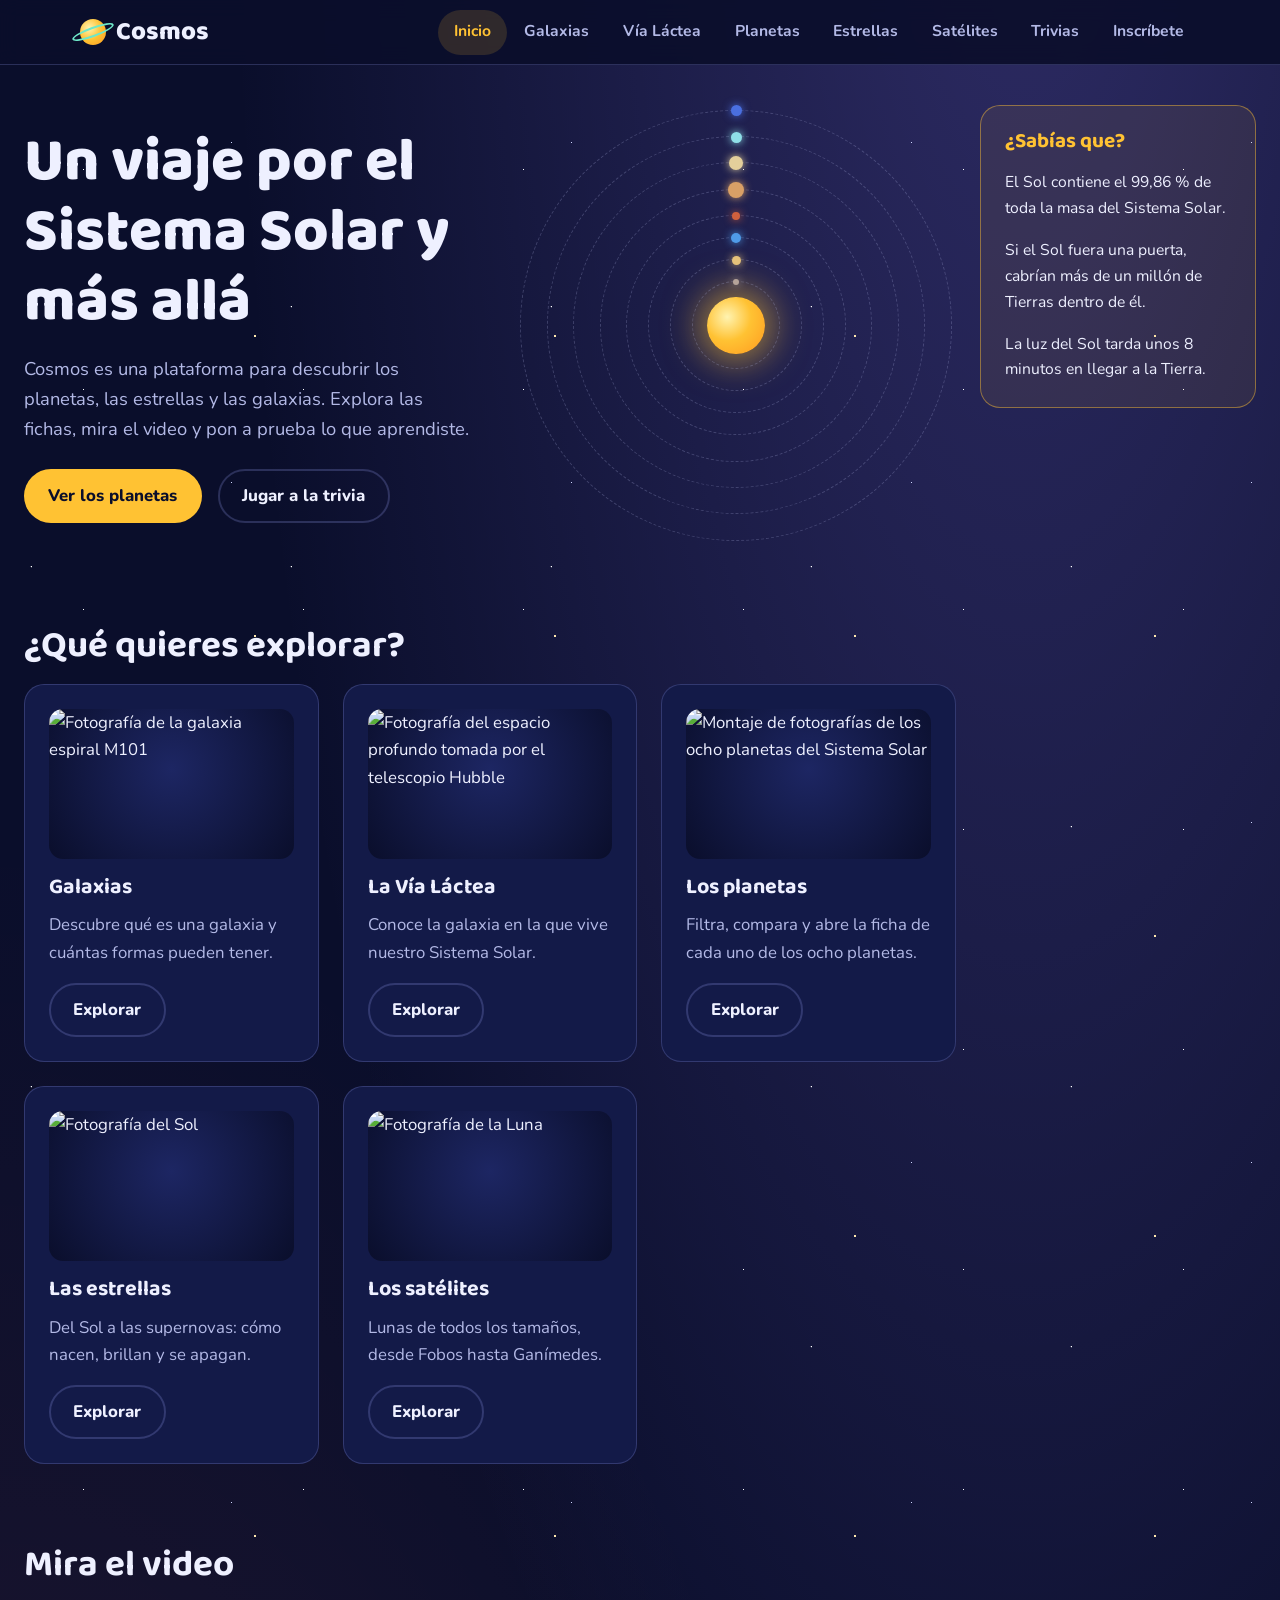
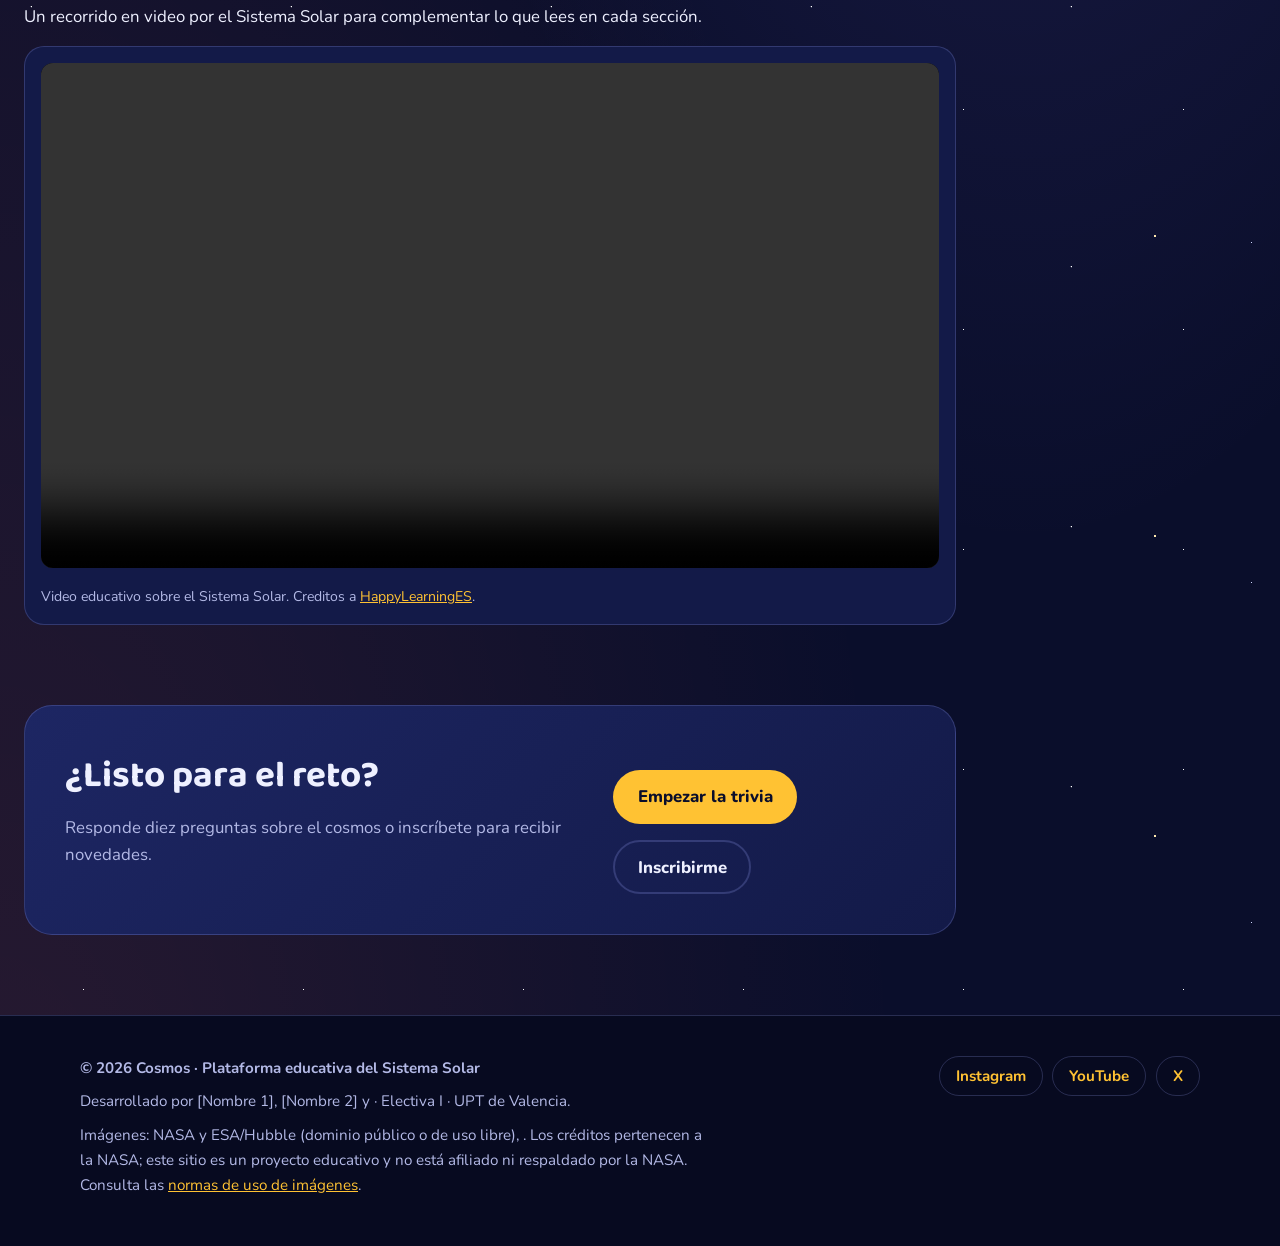
==== index.html @ 3a9d3b3f "Add files via upload" ====
<!DOCTYPE html>
<html lang="es">
<head>
  <meta charset="UTF-8">
  <meta name="viewport" content="width=device-width, initial-scale=1.0">
  <meta name="description" content="Cosmos: plataforma educativa interactiva sobre el Sistema Solar, los planetas, las estrellas y las galaxias.">
  <title>Inicio | Cosmos</title>
  <link rel="icon" href="data:image/svg+xml,%3Csvg xmlns='http://www.w3.org/2000/svg' viewBox='0 0 100 100'%3E%3Ctext y='.9em' font-size='90'%3E🪐%3C/text%3E%3C/svg%3E">

  <!-- Fuentes de Google Fonts -->
  <link rel="preconnect" href="https://fonts.googleapis.com">
  <link rel="preconnect" href="https://fonts.gstatic.com" crossorigin>
  <link href="https://fonts.googleapis.com/css2?family=Baloo+2:wght@500;700;800&family=Nunito:wght@400;600;700;800&display=swap" rel="stylesheet">

  <!-- Estilos propios -->
  <link rel="stylesheet" href="css/style.css">
</head>
<body>
  <a class="saltar" href="#contenido">Saltar al contenido</a>

  <div class="pagina con-lateral">
    <header class="encabezado">
      <nav class="barra-nav" aria-label="Navegación principal">
        <a class="marca" href="index.html"><span class="marca-icono" aria-hidden="true"></span>Cosmos</a>
        <button class="menu-boton" id="menu-boton" type="button" aria-expanded="false" aria-controls="menu-principal">Menú</button>
        <ul class="menu" id="menu-principal">
          <li><a href="index.html" aria-current="page">Inicio</a></li>
          <li><a href="galaxia.html">Galaxias</a></li>
          <li><a href="vialactea.html">Vía Láctea</a></li>
          <li><a href="planetas.html">Planetas</a></li>
          <li><a href="estrellas.html">Estrellas</a></li>
          <li><a href="satelites.html">Satélites</a></li>
          <li><a href="trivias.html">Trivias</a></li>
          <li><a href="inscribete.html">Inscríbete</a></li>
        </ul>
      </nav>
    </header>

    <main id="contenido">
      <section class="hero contenedor" aria-labelledby="titulo-hero">
        <div>
          <h1 id="titulo-hero">Un viaje por el Sistema Solar y más allá</h1>
          <p>Cosmos es una plataforma para descubrir los planetas, las estrellas y las galaxias. Explora las fichas, mira el video y pon a prueba lo que aprendiste.</p>
          <div class="acciones">
            <a class="boton boton-primario" href="planetas.html">Ver los planetas</a>
            <a class="boton boton-secundario" href="trivias.html">Jugar a la trivia</a>
          </div>
        </div>
        <div class="orrery" role="img" aria-label="Animación del Sol con los ocho planetas girando en sus órbitas">
          <span class="sol"></span>
          <span class="orbita" style="--r: calc(var(--u) * 0.1); --d: 6px; --c: #b5a49a; --t: 6s;"></span>
          <span class="orbita" style="--r: calc(var(--u) * 0.15); --d: 9px; --c: #e6c27a; --t: 9s;"></span>
          <span class="orbita" style="--r: calc(var(--u) * 0.2); --d: 10px; --c: #4f9be8; --t: 12s;"></span>
          <span class="orbita" style="--r: calc(var(--u) * 0.25); --d: 8px; --c: #d1603d; --t: 16s;"></span>
          <span class="orbita" style="--r: calc(var(--u) * 0.31); --d: 16px; --c: #d9a066; --t: 26s;"></span>
          <span class="orbita" style="--r: calc(var(--u) * 0.37); --d: 14px; --c: #e3cf9b; --t: 36s;"></span>
          <span class="orbita" style="--r: calc(var(--u) * 0.43); --d: 11px; --c: #8fe0e8; --t: 48s;"></span>
          <span class="orbita" style="--r: calc(var(--u) * 0.49); --d: 11px; --c: #4a6fe0; --t: 60s;"></span>
        </div>
      </section>

      <section class="seccion contenedor" aria-labelledby="titulo-explorar">
        <h2 id="titulo-explorar">¿Qué quieres explorar?</h2>
        <div class="rejilla-tarjetas">
        <article class="tarjeta">
          <div class="tarjeta-imagen"><img src="https://commons.wikimedia.org/wiki/Special:FilePath/M101_hires_STScI-PRC2006-10a.jpg?width=600" alt="Fotografía de la galaxia espiral M101" loading="lazy"></div>
          <h3>Galaxias</h3>
          <p>Descubre qué es una galaxia y cuántas formas pueden tener.</p>
          <a class="boton boton-secundario" href="galaxia.html">Explorar</a>
        </article>
        <article class="tarjeta">
          <div class="tarjeta-imagen"><img src="https://commons.wikimedia.org/wiki/Special:FilePath/Hubble_ultra_deep_field.jpg?width=600" alt="Fotografía del espacio profundo tomada por el telescopio Hubble" loading="lazy"></div>
          <h3>La Vía Láctea</h3>
          <p>Conoce la galaxia en la que vive nuestro Sistema Solar.</p>
          <a class="boton boton-secundario" href="vialactea.html">Explorar</a>
        </article>
        <article class="tarjeta">
          <div class="tarjeta-imagen"><img src="https://commons.wikimedia.org/wiki/Special:FilePath/The_Solar_System_Montage_-_GPN-2000-000454.jpg?width=600" alt="Montaje de fotografías de los ocho planetas del Sistema Solar" loading="lazy"></div>
          <h3>Los planetas</h3>
          <p>Filtra, compara y abre la ficha de cada uno de los ocho planetas.</p>
          <a class="boton boton-secundario" href="planetas.html">Explorar</a>
        </article>
        <article class="tarjeta">
          <div class="tarjeta-imagen"><img src="https://commons.wikimedia.org/wiki/Special:FilePath/The_Sun_by_the_Atmospheric_Imaging_Assembly_of_NASA%27s_Solar_Dynamics_Observatory_-_20100819.jpg?width=600" alt="Fotografía del Sol" loading="lazy"></div>
          <h3>Las estrellas</h3>
          <p>Del Sol a las supernovas: cómo nacen, brillan y se apagan.</p>
          <a class="boton boton-secundario" href="estrellas.html">Explorar</a>
        </article>
        <article class="tarjeta">
          <div class="tarjeta-imagen"><img src="https://commons.wikimedia.org/wiki/Special:FilePath/FullMoon2010.jpg?width=600" alt="Fotografía de la Luna" loading="lazy"></div>
          <h3>Los satélites</h3>
          <p>Lunas de todos los tamaños, desde Fobos hasta Ganímedes.</p>
          <a class="boton boton-secundario" href="satelites.html">Explorar</a>
        </article>
        </div>
      </section>

      <section class="seccion contenedor" aria-labelledby="titulo-video">
        <h2 id="titulo-video">Mira el video</h2>
        <p>Un recorrido en video por el Sistema Solar para complementar lo que lees en cada sección.</p>
        <figure class="video-contenedor">
          <video controls preload="metadata">
            <source src="videos/sistema-solar.mp4" type="video/mp4">
            Tu navegador no puede reproducir este video. Puedes verlo en
            <a href="https://spaceplace.nasa.gov/menu/videos/" target="_blank" rel="noopener">la videoteca de NASA Space Place</a>.
          </video>
          <figcaption>Video educativo sobre el Sistema Solar. Creditos a 
            <a href="https://www.youtube.com/@HappyLearningES" target="_blank" rel="noopener">HappyLearningES</a>.</figcaption>
        </figure>
      </section>

      <section class="seccion contenedor" aria-label="Invitaciones">
        <div class="banda">
          <div>
            <h2>¿Listo para el reto?</h2>
            <p>Responde diez preguntas sobre el cosmos o inscríbete para recibir novedades.</p>
          </div>
          <div class="acciones">
            <a class="boton boton-primario" href="trivias.html">Empezar la trivia</a>
            <a class="boton boton-secundario" href="inscribete.html">Inscribirme</a>
          </div>
        </div>
      </section>
    </main>

    <aside class="lateral" aria-label="Datos curiosos">
      <section class="dato">
        <h2>¿Sabías que?</h2>
        <p>El Sol contiene el 99,86 % de toda la masa del Sistema Solar.</p>
        <p>Si el Sol fuera una puerta, cabrían más de un millón de Tierras dentro de él.</p>
        <p>La luz del Sol tarda unos 8 minutos en llegar a la Tierra.</p>
      </section>
    </aside>

    <footer class="pie" id="pie-pagina"></footer>
  </div>

  <script src="js/pie.js" defer></script>
  <script src="js/comun.js" defer></script>
</body>
</html>
---- css/style.css ----
/* =========================================================
   COSMOS · Plataforma educativa del Sistema Solar
   Hoja de estilos compartida por todas las páginas
   Estrategia: Mobile-First (base = móvil, @media min-width = pantallas mayores)
   ========================================================= */

/* ---------- 1. VARIABLES (Custom Properties) ---------- */
:root {
  /* Paleta galáctica */
  --noche: #0a0e2b;
  --noche-2: #131a48;
  --noche-3: #1d2663;
  --sol: #ffc233;
  --coral: #ff8f7e;
  --menta: #6ee7c8;
  --violeta: #8d7bff;
  --texto: #eef0ff;
  --texto-suave: #b3b9e6;
  --borde: rgba(160, 170, 255, 0.22);

  /* Tipografía */
  --fuente-titulo: "Baloo 2", "Trebuchet MS", sans-serif;
  --fuente-texto: "Nunito", "Segoe UI", sans-serif;

  /* Espaciados */
  --espacio-1: 0.5rem;
  --espacio-2: 1rem;
  --espacio-3: 1.5rem;
  --espacio-4: 2.5rem;
  --espacio-5: 4rem;

  /* Componentes */
  --radio-card: 20px;
  --radio-pill: 999px;
  --sombra: 0 10px 30px rgba(3, 5, 25, 0.45);
  --ancho-max: 1120px;
}

/* ---------- 2. BASE ---------- */
*,
*::before,
*::after {
  box-sizing: border-box;
}

html {
  scroll-behavior: smooth;
  scroll-padding-top: 5rem;
}

body {
  margin: 0;
  min-height: 100vh;
  font-family: var(--fuente-texto);
  font-size: 1.05rem;
  line-height: 1.65;
  color: var(--texto);
  background-color: var(--noche);
  /* Campo de estrellas + resplandores de nebulosa */
  background-image:
    radial-gradient(1.5px 1.5px at 12% 18%, #fff 50%, transparent 51%),
    radial-gradient(1px 1px at 68% 42%, #cfd6ff 50%, transparent 51%),
    radial-gradient(1.5px 1.5px at 85% 12%, #ffe9b0 50%, transparent 51%),
    radial-gradient(1px 1px at 38% 77%, #fff 50%, transparent 51%),
    radial-gradient(ellipse at 80% -10%, rgba(141, 123, 255, 0.28), transparent 55%),
    radial-gradient(ellipse at 0% 100%, rgba(255, 111, 89, 0.12), transparent 50%);
  background-size: 260px 260px, 340px 340px, 300px 300px, 220px 220px, 100% 100%, 100% 100%;
  background-repeat: repeat, repeat, repeat, repeat, no-repeat, no-repeat;
}

h1,
h2,
h3 {
  font-family: var(--fuente-titulo);
  line-height: 1.15;
  margin: 0 0 var(--espacio-2);
}

h1 { font-size: clamp(2.2rem, 6vw, 3.8rem); font-weight: 800; }
h2 { font-size: clamp(1.6rem, 3.5vw, 2.3rem); font-weight: 700; }
h3 { font-size: 1.35rem; font-weight: 700; }

p { margin: 0 0 var(--espacio-2); max-width: 70ch; }

a { color: var(--sol); }
a:hover { color: #fff; }

img { max-width: 100%; display: block; }

:focus-visible {
  outline: 3px solid var(--sol);
  outline-offset: 3px;
}

.sr-only {
  position: absolute;
  width: 1px;
  height: 1px;
  overflow: hidden;
  clip: rect(0 0 0 0);
  white-space: nowrap;
}

.saltar {
  position: absolute;
  left: 1rem;
  top: -4rem;
  background: var(--sol);
  color: var(--noche);
  padding: 0.6rem 1rem;
  border-radius: var(--radio-pill);
  font-weight: 800;
  z-index: 50;
}
.saltar:focus { top: 1rem; }

/* ---------- 3. ESTRUCTURA GENERAL CON CSS GRID (grid-template-areas) ---------- */
.pagina {
  display: grid;
  min-height: 100vh;
  grid-template-columns: minmax(0, 1fr);
  grid-template-rows: auto 1fr auto;
  grid-template-areas:
    "encabezado"
    "principal"
    "pie";
}

.pagina.con-lateral {
  grid-template-rows: auto 1fr auto auto;
  grid-template-areas:
    "encabezado"
    "principal"
    "lateral"
    "pie";
}

.encabezado { grid-area: encabezado; }
.pagina > main { grid-area: principal; }
.lateral { grid-area: lateral; }
.pie { grid-area: pie; }

.contenedor {
  width: min(var(--ancho-max), 100% - 2rem);
  margin-inline: auto;
}

.seccion { padding-block: var(--espacio-4); }

/* ---------- 4. ENCABEZADO Y NAVEGACIÓN (Flexbox) ---------- */
.encabezado {
  position: sticky;
  top: 0;
  z-index: 20;
  background: rgba(10, 14, 43, 0.9);
  backdrop-filter: blur(10px);
  border-bottom: 1px solid var(--borde);
}

.barra-nav {
  position: relative;
  display: flex;
  align-items: center;
  justify-content: space-between;
  width: min(var(--ancho-max), 100% - 2rem);
  margin-inline: auto;
  padding-block: 0.6rem;
}

.marca {
  display: flex;
  align-items: center;
  gap: 0.6rem;
  font-family: var(--fuente-titulo);
  font-weight: 800;
  font-size: 1.6rem;
  color: var(--texto);
  text-decoration: none;
}

.marca-icono {
  position: relative;
  width: 26px;
  height: 26px;
  border-radius: 50%;
  background: radial-gradient(circle at 35% 35%, #fff3b0, var(--sol) 50%, #ff9a1f);
}
.marca-icono::after {
  content: "";
  position: absolute;
  inset: 8px -9px;
  border: 2px solid var(--menta);
  border-radius: 50%;
  transform: rotate(-20deg);
}

.menu-boton {
  display: inline-flex;
  align-items: center;
  gap: 0.5rem;
  padding: 0.5rem 1rem;
  font: inherit;
  font-weight: 700;
  color: var(--texto);
  background: var(--noche-2);
  border: 1px solid var(--borde);
  border-radius: var(--radio-pill);
  cursor: pointer;
}

.menu {
  display: none;
  flex-direction: column;
  gap: 0.25rem;
  position: absolute;
  top: 100%;
  left: 0;
  right: 0;
  margin: 0.4rem 0 0;
  padding: 0.5rem;
  list-style: none;
  background: var(--noche-2);
  border: 1px solid var(--borde);
  border-radius: 16px;
  box-shadow: var(--sombra);
}
.menu.abierto { display: flex; }

.menu a {
  display: block;
  padding: 0.6rem 1rem;
  border-radius: var(--radio-pill);
  color: var(--texto-suave);
  font-weight: 700;
  font-size: 0.98rem;
  text-decoration: none;
  transition: background 0.3s ease, color 0.3s ease;
}
.menu a:hover,
.menu a[aria-current="page"] {
  background: rgba(255, 194, 51, 0.15);
  color: var(--sol);
}

/* ---------- 5. BOTONES ---------- */
.boton {
  display: inline-block;
  padding: 0.7rem 1.4rem;
  font: inherit;
  font-weight: 800;
  text-align: center;
  text-decoration: none;
  border: 2px solid transparent;
  border-radius: var(--radio-pill);
  cursor: pointer;
  transition: transform 0.3s ease, background 0.3s ease, color 0.3s ease, border-color 0.3s ease;
}
.boton:hover { transform: translateY(-2px); }

.boton-primario { background: var(--sol); color: var(--noche); }
.boton-primario:hover { background: #ffd566; color: var(--noche); }

.boton-secundario {
  background: transparent;
  color: var(--texto);
  border-color: var(--borde);
}
.boton-secundario:hover { border-color: var(--sol); color: var(--sol); }

.acciones { display: flex; flex-wrap: wrap; gap: var(--espacio-2); margin-top: var(--espacio-3); }

/* ---------- 6. HÉROE + SISTEMA SOLAR ANIMADO ---------- */
.hero {
  display: grid;
  gap: var(--espacio-4);
  align-items: center;
  padding-block: var(--espacio-4);
}

.hero p { font-size: 1.15rem; color: var(--texto-suave); }

.orrery {
  --u: min(88vw, 440px);
  position: relative;
  width: var(--u);
  height: var(--u);
  margin-inline: auto;
}

.orrery .sol {
  position: absolute;
  top: 50%;
  left: 50%;
  width: calc(var(--u) * 0.13);
  aspect-ratio: 1;
  margin: calc(var(--u) * -0.065) 0 0 calc(var(--u) * -0.065);
  border-radius: 50%;
  background: radial-gradient(circle at 35% 35%, #fff3b0, var(--sol) 45%, #ff9a1f);
  box-shadow: 0 0 calc(var(--u) * 0.08) calc(var(--u) * 0.02) rgba(255, 194, 51, 0.55);
}

.orbita {
  --r: calc(var(--u) * 0.1);
  position: absolute;
  top: 50%;
  left: 50%;
  width: calc(var(--r) * 2);
  height: calc(var(--r) * 2);
  margin: calc(var(--r) * -1) 0 0 calc(var(--r) * -1);
  border: 1px dashed rgba(179, 185, 230, 0.25);
  border-radius: 50%;
  animation: orbitar var(--t, 10s) linear infinite;
}
.orbita::after {
  content: "";
  position: absolute;
  top: calc(var(--d) * -0.5);
  left: 50%;
  width: var(--d);
  height: var(--d);
  margin-left: calc(var(--d) * -0.5);
  border-radius: 50%;
  background: var(--c);
  box-shadow: 0 0 8px var(--c);
}
.orrery:hover .orbita { animation-play-state: paused; }

@keyframes orbitar {
  to { transform: rotate(360deg); }
}

/* ---------- 7. TARJETAS DE SECCIONES (Grid + Flexbox) ---------- */
.rejilla-tarjetas {
  display: grid;
  grid-template-columns: repeat(auto-fit, minmax(240px, 1fr));
  gap: var(--espacio-3);
}

.tarjeta {
  display: flex;
  flex-direction: column;
  gap: var(--espacio-1);
  padding: var(--espacio-3);
  background: var(--noche-2);
  border: 1px solid var(--borde);
  border-radius: var(--radio-card);
  transition: transform 0.3s ease, border-color 0.3s ease, box-shadow 0.3s ease;
}
.tarjeta:hover {
  transform: translateY(-5px);
  border-color: var(--sol);
  box-shadow: var(--sombra);
}
.tarjeta h3 { margin-bottom: 0.25rem; }
.tarjeta p { color: var(--texto-suave); margin-bottom: var(--espacio-1); }
.tarjeta .boton { margin-top: auto; align-self: flex-start; }

.tarjeta-imagen {
  height: 150px;
  margin-bottom: var(--espacio-1);
  display: grid;
  place-items: center;
  border-radius: 14px;
  background: radial-gradient(circle at 50% 40%, var(--noche-3), var(--noche));
  overflow: hidden;
}
.tarjeta-imagen img { width: 100%; height: 100%; object-fit: contain; }

.banda {
  display: flex;
  flex-direction: column;
  gap: var(--espacio-3);
  padding: var(--espacio-4) var(--espacio-3);
  background: linear-gradient(135deg, var(--noche-3), var(--noche-2));
  border: 1px solid var(--borde);
  border-radius: 28px;
}
.banda p { color: var(--texto-suave); }

/* ---------- 8. FIGURAS, VIDEO Y CRÉDITOS ---------- */
figure { margin: 0; }
figcaption {
  margin-top: 0.5rem;
  font-size: 0.88rem;
  color: var(--texto-suave);
}

.figura-destacada {
  padding: var(--espacio-2);
  background: var(--noche-2);
  border: 1px solid var(--borde);
  border-radius: var(--radio-card);
}
.figura-destacada img {
  width: 100%;
  max-height: 340px;
  object-fit: contain;
}

.video-contenedor {
  padding: var(--espacio-2);
  background: var(--noche-2);
  border: 1px solid var(--borde);
  border-radius: var(--radio-card);
}
.video-contenedor video {
  width: 100%;
  border-radius: 12px;
  background: #000;
  aspect-ratio: 16 / 9;
}

.dos-columnas {
  display: grid;
  gap: var(--espacio-3);
  align-items: center;
}

/* ---------- 9. LATERAL (aside) ---------- */
.lateral {
  width: min(var(--ancho-max), 100% - 2rem);
  margin: 0 auto var(--espacio-4);
}

.dato {
  padding: var(--espacio-3);
  background: rgba(255, 194, 51, 0.08);
  border: 1px solid rgba(255, 194, 51, 0.45);
  border-radius: var(--radio-card);
}
.dato h2 { font-size: 1.3rem; color: var(--sol); }
.dato p { margin-bottom: var(--espacio-2); font-size: 0.98rem; }
.dato p:last-child { margin-bottom: 0; }

/* ---------- 10. LISTAS DE FICHA, TABLAS Y ETAPAS ---------- */
.ficha {
  display: grid;
  gap: 0.75rem;
  margin: 0;
}
.ficha div {
  padding: var(--espacio-2);
  background: var(--noche-2);
  border: 1px solid var(--borde);
  border-radius: 14px;
}
.ficha dt { font-size: 0.88rem; color: var(--texto-suave); }
.ficha dd { margin: 0; font-weight: 800; font-size: 1.1rem; }

.tabla-envoltorio {
  overflow-x: auto;
  border: 1px solid var(--borde);
  border-radius: var(--radio-card);
}
table {
  width: 100%;
  border-collapse: collapse;
  min-width: 520px;
}
caption {
  padding: var(--espacio-2);
  text-align: left;
  font-family: var(--fuente-titulo);
  font-weight: 700;
  font-size: 1.15rem;
}
th,
td {
  padding: 0.75rem 1rem;
  text-align: left;
  border-top: 1px solid var(--borde);
}
thead th {
  background: var(--noche-3);
  color: var(--sol);
}
tbody tr { transition: background 0.3s ease; }
tbody tr:hover { background: rgba(141, 123, 255, 0.12); }

.indice {
  display: flex;
  flex-wrap: wrap;
  gap: 0.6rem;
  margin: 0 0 var(--espacio-3);
  padding: 0;
  list-style: none;
}
.indice a {
  display: inline-block;
  padding: 0.4rem 1rem;
  border: 1px solid var(--borde);
  border-radius: var(--radio-pill);
  text-decoration: none;
  font-weight: 700;
  transition: background 0.3s ease, color 0.3s ease;
}
.indice a:hover { background: var(--sol); color: var(--noche); }

.etapas {
  display: grid;
  gap: 0.75rem;
  margin: 0;
  padding: 0;
  list-style: none;
  counter-reset: etapa;
}
.etapas li {
  position: relative;
  padding: var(--espacio-2) var(--espacio-2) var(--espacio-2) 4rem;
  background: var(--noche-2);
  border: 1px solid var(--borde);
  border-radius: 14px;
  counter-increment: etapa;
}
.etapas li::before {
  content: counter(etapa);
  position: absolute;
  left: 1rem;
  top: 50%;
  translate: 0 -50%;
  display: grid;
  place-items: center;
  width: 2.2rem;
  height: 2.2rem;
  font-family: var(--fuente-titulo);
  font-weight: 800;
  color: var(--noche);
  background: var(--sol);
  border-radius: 50%;
}

.volver { margin-top: var(--espacio-4); }

/* ---------- 11. PLANETAS Y SATÉLITES (generados con JS) ---------- */
.controles {
  display: flex;
  flex-wrap: wrap;
  align-items: center;
  gap: var(--espacio-2);
  margin-bottom: var(--espacio-3);
}
.filtros { display: flex; flex-wrap: wrap; gap: 0.5rem; }

.filtro {
  padding: 0.5rem 1.1rem;
  font: inherit;
  font-weight: 700;
  color: var(--texto);
  background: transparent;
  border: 1px solid var(--borde);
  border-radius: var(--radio-pill);
  cursor: pointer;
  transition: background 0.3s ease, color 0.3s ease, border-color 0.3s ease;
}
.filtro:hover { border-color: var(--sol); }
.filtro[aria-pressed="true"] {
  background: var(--sol);
  color: var(--noche);
  border-color: var(--sol);
}

.selector {
  display: flex;
  align-items: center;
  gap: 0.5rem;
  margin-left: auto;
  font-weight: 700;
}
select,
input[type="text"],
input[type="email"],
input[type="tel"],
textarea {
  width: 100%;
  padding: 0.7rem 0.9rem;
  font: inherit;
  color: var(--texto);
  background: var(--noche);
  border: 2px solid var(--borde);
  border-radius: 12px;
  transition: border-color 0.3s ease, box-shadow 0.3s ease;
}
.selector select { width: auto; }
select:focus,
input:focus,
textarea:focus {
  outline: none;
  border-color: var(--sol);
  box-shadow: 0 0 0 3px rgba(255, 194, 51, 0.25);
}

.contador { color: var(--texto-suave); margin-bottom: var(--espacio-2); }

.rejilla-planetas {
  display: grid;
  grid-template-columns: repeat(auto-fit, minmax(250px, 1fr));
  gap: var(--espacio-3);
}

.planeta-card {
  --color-planeta: var(--violeta);
  display: flex;
  flex-direction: column;
  gap: 0.4rem;
  padding: var(--espacio-3);
  background: var(--noche-2);
  border: 1px solid var(--borde);
  border-top: 5px solid var(--color-planeta);
  border-radius: var(--radio-card);
  transition: transform 0.3s ease, box-shadow 0.3s ease;
}
.planeta-card:hover {
  transform: translateY(-5px);
  box-shadow: 0 12px 34px color-mix(in srgb, var(--color-planeta) 35%, transparent);
}
.planeta-card h3 { margin: 0; }
.planeta-card p { color: var(--texto-suave); margin: 0 0 0.4rem; font-size: 0.98rem; }
.planeta-card .boton { margin-top: auto; align-self: flex-start; }

.etiqueta {
  display: inline-block;
  align-self: flex-start;
  padding: 0.15rem 0.7rem;
  font-size: 0.85rem;
  font-weight: 800;
  color: var(--noche) !important;
  background: var(--color-planeta);
  border-radius: var(--radio-pill);
}

.visual {
  display: grid;
  place-items: center;
  height: 170px;
  margin-bottom: 0.4rem;
  border-radius: 14px;
  background: radial-gradient(circle at 50% 45%, color-mix(in srgb, var(--color-planeta) 30%, var(--noche-3)), var(--noche) 75%);
  overflow: hidden;
}
.visual img { width: 100%; height: 100%; object-fit: contain; padding: 0.4rem; }
.visual .orbe {
  width: 96px;
  aspect-ratio: 1;
  border-radius: 50%;
  background: radial-gradient(circle at 32% 30%, #fff8, var(--color-planeta) 45%, #0008 120%);
  box-shadow: 0 0 30px color-mix(in srgb, var(--color-planeta) 55%, transparent);
}

.luna-card .datos {
  display: flex;
  flex-wrap: wrap;
  gap: 0.4rem 1rem;
  margin: 0 0 0.4rem;
  font-size: 0.92rem;
  color: var(--texto);
}

/* Ventana modal */
.modal {
  width: min(600px, 92vw);
  max-height: 90vh;
  padding: 0;
  overflow: auto;
  color: var(--texto);
  background: var(--noche-2);
  border: 1px solid var(--borde);
  border-radius: 28px;
  box-shadow: var(--sombra);
}
.modal::backdrop {
  background: rgba(5, 7, 25, 0.78);
  backdrop-filter: blur(4px);
}
.modal[open] { animation: aparecer 0.35s ease-out; }

@keyframes aparecer {
  from { opacity: 0; transform: translateY(20px) scale(0.97); }
  to { opacity: 1; transform: translateY(0) scale(1); }
}

.modal-contenido {
  --color-planeta: var(--violeta);
  padding: var(--espacio-3);
  border-top: 6px solid var(--color-planeta);
}
.modal-contenido .visual { height: 200px; }
.modal-contenido h2 { margin-bottom: 0.4rem; }
.modal-contenido .ficha { grid-template-columns: 1fr 1fr; margin-block: var(--espacio-2); }
.modal-contenido .ficha dd { font-size: 1rem; }
.modal-cerrar { display: flex; justify-content: flex-end; margin: 0; }

/* ---------- 12. TRIVIA ---------- */
.trivia {
  max-width: 760px;
  margin-inline: auto;
  padding: var(--espacio-3);
  background: var(--noche-2);
  border: 1px solid var(--borde);
  border-radius: 28px;
}

.progreso {
  height: 10px;
  margin-bottom: var(--espacio-2);
  background: var(--noche);
  border-radius: var(--radio-pill);
  overflow: hidden;
}
.progreso .barra {
  width: 0;
  height: 100%;
  background: linear-gradient(90deg, var(--sol), var(--coral));
  transition: width 0.4s ease;
}

.opciones { display: grid; gap: 0.75rem; margin-block: var(--espacio-2); }

.opcion {
  padding: 0.9rem 1.1rem;
  font: inherit;
  font-weight: 700;
  text-align: left;
  color: var(--texto);
  background: var(--noche);
  border: 2px solid var(--borde);
  border-radius: 14px;
  cursor: pointer;
  transition: border-color 0.3s ease, background 0.3s ease, transform 0.3s ease;
}
.opcion:hover:not(:disabled) { border-color: var(--sol); transform: translateX(4px); }
.opcion:disabled { cursor: default; opacity: 0.7; }
.opcion.correcta { opacity: 1; border-color: var(--menta); background: rgba(110, 231, 200, 0.15); }
.opcion.incorrecta { opacity: 1; border-color: var(--coral); background: rgba(255, 143, 126, 0.15); }

.explicacion {
  padding: var(--espacio-2);
  background: rgba(141, 123, 255, 0.15);
  border-radius: 14px;
}

.resultado { text-align: center; }
.puntaje {
  font-family: var(--fuente-titulo);
  font-size: clamp(3rem, 12vw, 5rem);
  font-weight: 800;
  color: var(--sol);
  line-height: 1;
}

/* ---------- 13. FORMULARIO (Flexbox) ---------- */
.formulario {
  display: flex;
  flex-direction: column;
  gap: var(--espacio-2);
  max-width: 680px;
  padding: var(--espacio-3);
  background: var(--noche-2);
  border: 1px solid var(--borde);
  border-radius: 28px;
}

.campo { display: flex; flex-direction: column; gap: 0.35rem; }
.campo label,
.campo legend { font-weight: 800; }
.campo .ayuda { font-size: 0.88rem; color: var(--texto-suave); }

fieldset { margin: 0; padding: 0; border: 0; }

.opciones-check { display: flex; flex-wrap: wrap; gap: 0.5rem 1.25rem; margin-top: 0.4rem; }
.opciones-check label {
  display: flex;
  align-items: center;
  gap: 0.5rem;
  font-weight: 600;
}
input[type="checkbox"] {
  width: 1.2rem;
  height: 1.2rem;
  accent-color: var(--sol);
}

.error {
  min-height: 1.2em;
  margin: 0;
  font-size: 0.92rem;
  font-weight: 700;
  color: var(--coral);
}
[aria-invalid="true"] { border-color: var(--coral) !important; }
.campo-valido { border-color: var(--menta) !important; }

.contador-texto { align-self: flex-end; font-size: 0.85rem; color: var(--texto-suave); }

.resumen-error {
  padding: var(--espacio-2);
  color: var(--coral);
  font-weight: 800;
  background: rgba(255, 143, 126, 0.12);
  border: 1px solid var(--coral);
  border-radius: 14px;
}

.exito {
  max-width: 680px;
  padding: var(--espacio-4) var(--espacio-3);
  text-align: center;
  background: var(--noche-2);
  border: 2px solid var(--menta);
  border-radius: 28px;
}
.exito[hidden],
.resumen-error[hidden],
.formulario[hidden] { display: none; }

/* ---------- 14. PIE DE PÁGINA ---------- */
.pie {
  margin-top: var(--espacio-4);
  padding: var(--espacio-4) 0;
  background: #070a20;
  border-top: 1px solid var(--borde);
  font-size: 0.95rem;
}
.pie-contenido {
  display: flex;
  flex-direction: column;
  gap: var(--espacio-3);
  width: min(var(--ancho-max), 100% - 2rem);
  margin-inline: auto;
}
.pie p { color: var(--texto-suave); margin-bottom: 0.5rem; }
.redes {
  display: flex;
  flex-wrap: wrap;
  gap: 0.6rem;
  margin: 0;
  padding: 0;
  list-style: none;
}
.redes a {
  display: inline-block;
  padding: 0.4rem 1rem;
  border: 1px solid var(--borde);
  border-radius: var(--radio-pill);
  text-decoration: none;
  font-weight: 700;
  transition: background 0.3s ease, color 0.3s ease;
}
.redes a:hover { background: var(--sol); color: var(--noche); }

/* =========================================================
   MEDIA QUERIES (Mobile-First)
   ========================================================= */

/* Tablet */
@media (min-width: 768px) {
  .hero { grid-template-columns: 1.1fr 1fr; }
  .dos-columnas { grid-template-columns: 1fr 1fr; }
  .banda { flex-direction: row; align-items: center; justify-content: space-between; padding: var(--espacio-4); }
  .ficha { grid-template-columns: repeat(2, 1fr); }
  .pie-contenido { flex-direction: row; justify-content: space-between; }
  .etapas li { padding-left: 4.5rem; }
}

/* Laptop y escritorio: aparece la barra lateral y el menú horizontal */
@media (min-width: 960px) {
  .menu-boton { display: none; }
  .menu {
    display: flex;
    flex-direction: row;
    position: static;
    margin: 0;
    padding: 0;
    gap: 0.1rem;
    background: none;
    border: 0;
    box-shadow: none;
  }
}

@media (min-width: 1024px) {
  .pagina.con-lateral {
    grid-template-columns: minmax(0, 1fr) 300px;
    grid-template-rows: auto 1fr auto;
    grid-template-areas:
      "encabezado encabezado"
      "principal lateral"
      "pie pie";
  }
  .pagina.con-lateral .lateral {
    width: auto;
    margin: var(--espacio-4) var(--espacio-3) 0 0;
    align-self: start;
    position: sticky;
    top: 5.5rem;
  }
  .pagina.con-lateral > main .contenedor { width: min(var(--ancho-max), 100% - 3rem); margin-left: 1.5rem; margin-right: 1.5rem; }
  .ficha { grid-template-columns: repeat(3, 1fr); }
  .modal-contenido .ficha { grid-template-columns: 1fr 1fr; }
}

/* Respeto por quienes prefieren menos movimiento */
@media (prefers-reduced-motion: reduce) {
  html { scroll-behavior: auto; }
  *,
  *::before,
  *::after {
    animation-duration: 0.01ms !important;
    animation-iteration-count: 1 !important;
    transition-duration: 0.01ms !important;
  }
  .orbita { animation: none; }
}

/* El atributo hidden siempre debe ocultar, aunque el elemento tenga display propio */
[hidden] { display: none !important; }
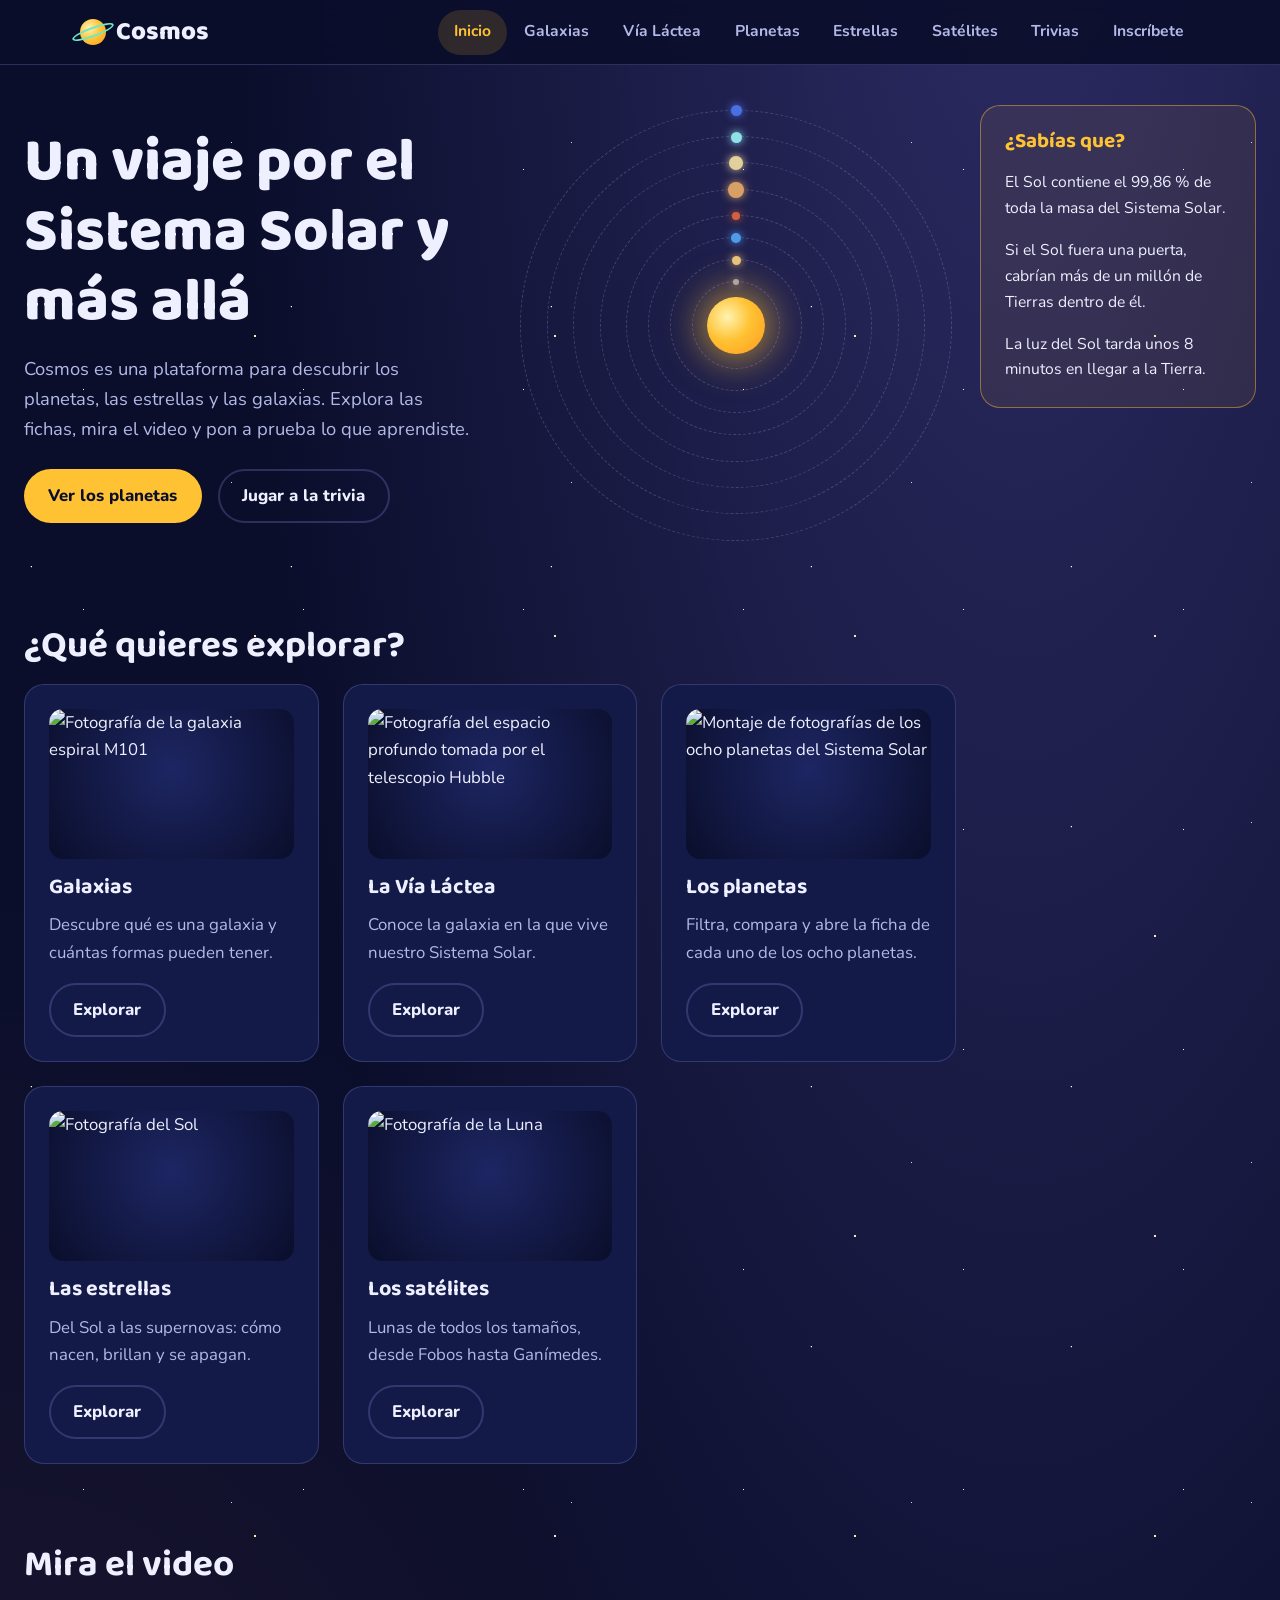
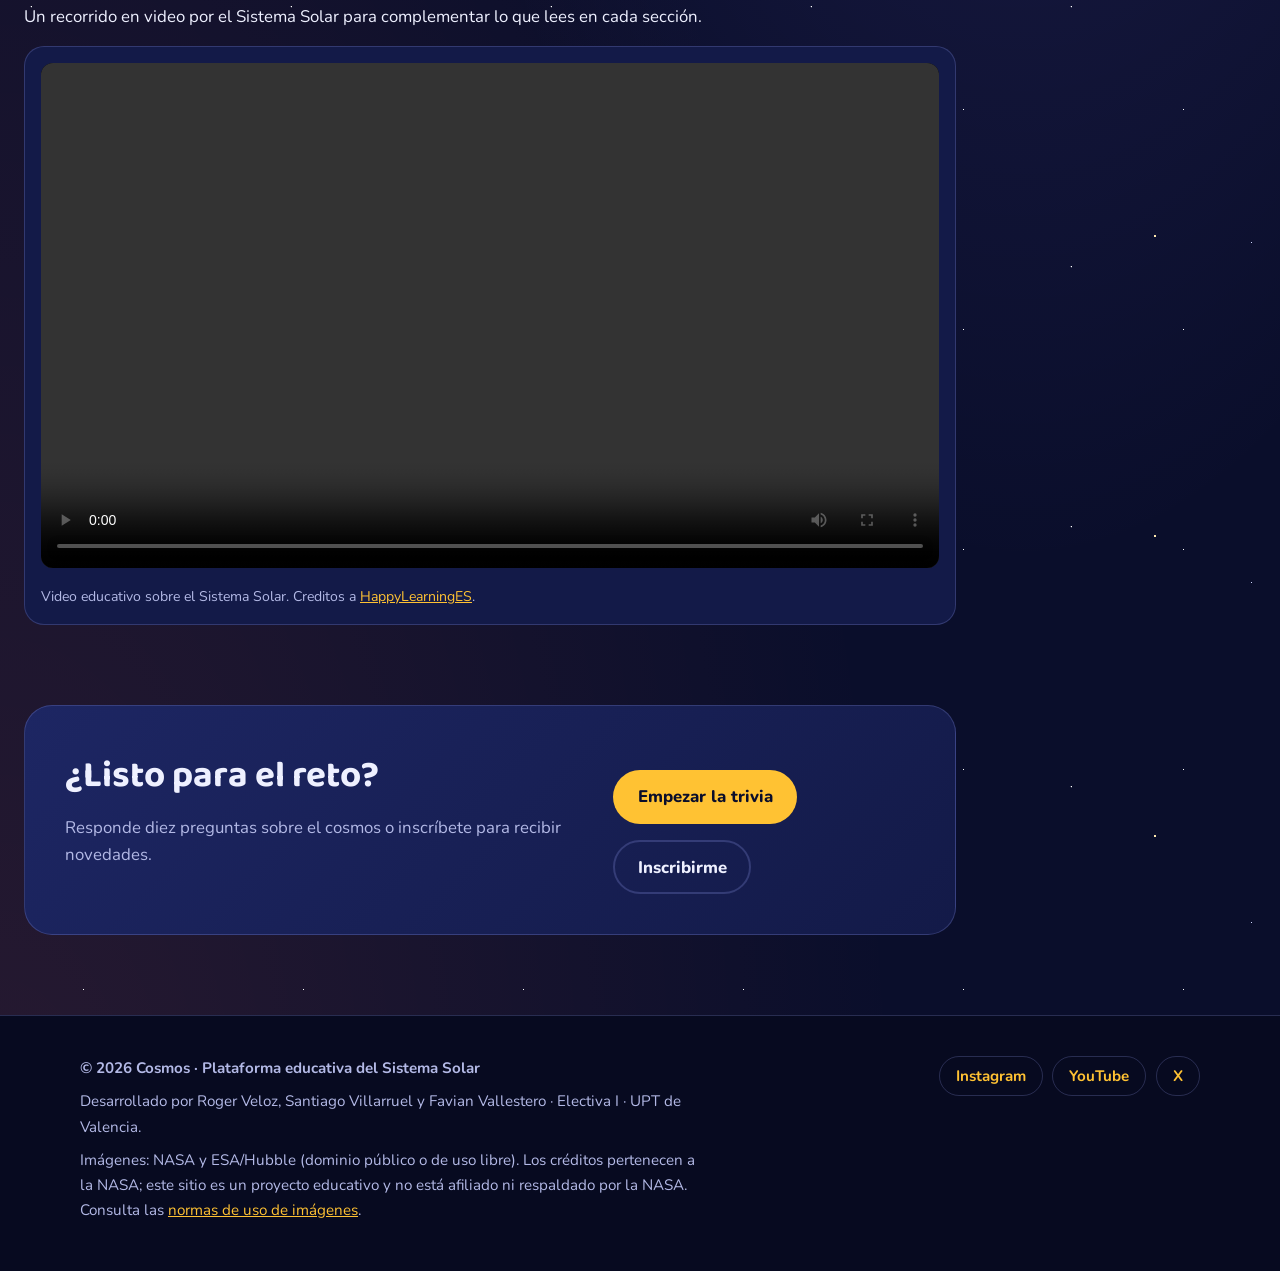
==== commit ded75bc2: "Add files via upload" ====
--- a/index.html
+++ b/index.html
@@ -7,12 +7,10 @@
   <title>Inicio | Cosmos</title>
   <link rel="icon" href="data:image/svg+xml,%3Csvg xmlns='http://www.w3.org/2000/svg' viewBox='0 0 100 100'%3E%3Ctext y='.9em' font-size='90'%3E🪐%3C/text%3E%3C/svg%3E">
 
-  <!-- Fuentes de Google Fonts -->
   <link rel="preconnect" href="https://fonts.googleapis.com">
   <link rel="preconnect" href="https://fonts.gstatic.com" crossorigin>
   <link href="https://fonts.googleapis.com/css2?family=Baloo+2:wght@500;700;800&family=Nunito:wght@400;600;700;800&display=swap" rel="stylesheet">
 
-  <!-- Estilos propios -->
   <link rel="stylesheet" href="css/style.css">
 </head>
 <body>
@@ -104,7 +102,7 @@
             Tu navegador no puede reproducir este video. Puedes verlo en
             <a href="https://spaceplace.nasa.gov/menu/videos/" target="_blank" rel="noopener">la videoteca de NASA Space Place</a>.
           </video>
-          <figcaption>Video educativo sobre el Sistema Solar. Creditos a 
+          <figcaption>Video educativo sobre el Sistema Solar. Creditos a
             <a href="https://www.youtube.com/@HappyLearningES" target="_blank" rel="noopener">HappyLearningES</a>.</figcaption>
         </figure>
       </section>
--- a/css/style.css
+++ b/css/style.css
@@ -1,12 +1,5 @@
-/* =========================================================
-   COSMOS · Plataforma educativa del Sistema Solar
-   Hoja de estilos compartida por todas las páginas
-   Estrategia: Mobile-First (base = móvil, @media min-width = pantallas mayores)
-   ========================================================= */
-
-/* ---------- 1. VARIABLES (Custom Properties) ---------- */
 :root {
-  /* Paleta galáctica */
+
   --noche: #0a0e2b;
   --noche-2: #131a48;
   --noche-3: #1d2663;
@@ -18,25 +11,21 @@
   --texto-suave: #b3b9e6;
   --borde: rgba(160, 170, 255, 0.22);
 
-  /* Tipografía */
   --fuente-titulo: "Baloo 2", "Trebuchet MS", sans-serif;
   --fuente-texto: "Nunito", "Segoe UI", sans-serif;
 
-  /* Espaciados */
   --espacio-1: 0.5rem;
   --espacio-2: 1rem;
   --espacio-3: 1.5rem;
   --espacio-4: 2.5rem;
   --espacio-5: 4rem;
 
-  /* Componentes */
   --radio-card: 20px;
   --radio-pill: 999px;
   --sombra: 0 10px 30px rgba(3, 5, 25, 0.45);
   --ancho-max: 1120px;
 }
 
-/* ---------- 2. BASE ---------- */
 *,
 *::before,
 *::after {
@@ -56,7 +45,7 @@
   line-height: 1.65;
   color: var(--texto);
   background-color: var(--noche);
-  /* Campo de estrellas + resplandores de nebulosa */
+
   background-image:
     radial-gradient(1.5px 1.5px at 12% 18%, #fff 50%, transparent 51%),
     radial-gradient(1px 1px at 68% 42%, #cfd6ff 50%, transparent 51%),
@@ -114,7 +103,6 @@
 }
 .saltar:focus { top: 1rem; }
 
-/* ---------- 3. ESTRUCTURA GENERAL CON CSS GRID (grid-template-areas) ---------- */
 .pagina {
   display: grid;
   min-height: 100vh;
@@ -147,7 +135,6 @@
 
 .seccion { padding-block: var(--espacio-4); }
 
-/* ---------- 4. ENCABEZADO Y NAVEGACIÓN (Flexbox) ---------- */
 .encabezado {
   position: sticky;
   top: 0;
@@ -242,7 +229,6 @@
   color: var(--sol);
 }
 
-/* ---------- 5. BOTONES ---------- */
 .boton {
   display: inline-block;
   padding: 0.7rem 1.4rem;
@@ -269,7 +255,6 @@
 
 .acciones { display: flex; flex-wrap: wrap; gap: var(--espacio-2); margin-top: var(--espacio-3); }
 
-/* ---------- 6. HÉROE + SISTEMA SOLAR ANIMADO ---------- */
 .hero {
   display: grid;
   gap: var(--espacio-4);
@@ -329,7 +314,6 @@
   to { transform: rotate(360deg); }
 }
 
-/* ---------- 7. TARJETAS DE SECCIONES (Grid + Flexbox) ---------- */
 .rejilla-tarjetas {
   display: grid;
   grid-template-columns: repeat(auto-fit, minmax(240px, 1fr));
@@ -377,7 +361,6 @@
 }
 .banda p { color: var(--texto-suave); }
 
-/* ---------- 8. FIGURAS, VIDEO Y CRÉDITOS ---------- */
 figure { margin: 0; }
 figcaption {
   margin-top: 0.5rem;
@@ -416,7 +399,6 @@
   align-items: center;
 }
 
-/* ---------- 9. LATERAL (aside) ---------- */
 .lateral {
   width: min(var(--ancho-max), 100% - 2rem);
   margin: 0 auto var(--espacio-4);
@@ -432,7 +414,6 @@
 .dato p { margin-bottom: var(--espacio-2); font-size: 0.98rem; }
 .dato p:last-child { margin-bottom: 0; }
 
-/* ---------- 10. LISTAS DE FICHA, TABLAS Y ETAPAS ---------- */
 .ficha {
   display: grid;
   gap: 0.75rem;
@@ -531,7 +512,6 @@
 
 .volver { margin-top: var(--espacio-4); }
 
-/* ---------- 11. PLANETAS Y SATÉLITES (generados con JS) ---------- */
 .controles {
   display: flex;
   flex-wrap: wrap;
@@ -655,7 +635,6 @@
   color: var(--texto);
 }
 
-/* Ventana modal */
 .modal {
   width: min(600px, 92vw);
   max-height: 90vh;
@@ -689,7 +668,6 @@
 .modal-contenido .ficha dd { font-size: 1rem; }
 .modal-cerrar { display: flex; justify-content: flex-end; margin: 0; }
 
-/* ---------- 12. TRIVIA ---------- */
 .trivia {
   max-width: 760px;
   margin-inline: auto;
@@ -747,7 +725,6 @@
   line-height: 1;
 }
 
-/* ---------- 13. FORMULARIO (Flexbox) ---------- */
 .formulario {
   display: flex;
   flex-direction: column;
@@ -812,7 +789,6 @@
 .resumen-error[hidden],
 .formulario[hidden] { display: none; }
 
-/* ---------- 14. PIE DE PÁGINA ---------- */
 .pie {
   margin-top: var(--espacio-4);
   padding: var(--espacio-4) 0;
@@ -847,11 +823,6 @@
 }
 .redes a:hover { background: var(--sol); color: var(--noche); }
 
-/* =========================================================
-   MEDIA QUERIES (Mobile-First)
-   ========================================================= */
-
-/* Tablet */
 @media (min-width: 768px) {
   .hero { grid-template-columns: 1.1fr 1fr; }
   .dos-columnas { grid-template-columns: 1fr 1fr; }
@@ -861,7 +832,6 @@
   .etapas li { padding-left: 4.5rem; }
 }
 
-/* Laptop y escritorio: aparece la barra lateral y el menú horizontal */
 @media (min-width: 960px) {
   .menu-boton { display: none; }
   .menu {
@@ -898,7 +868,6 @@
   .modal-contenido .ficha { grid-template-columns: 1fr 1fr; }
 }
 
-/* Respeto por quienes prefieren menos movimiento */
 @media (prefers-reduced-motion: reduce) {
   html { scroll-behavior: auto; }
   *,
@@ -911,5 +880,4 @@
   .orbita { animation: none; }
 }
 
-/* El atributo hidden siempre debe ocultar, aunque el elemento tenga display propio */
 [hidden] { display: none !important; }
